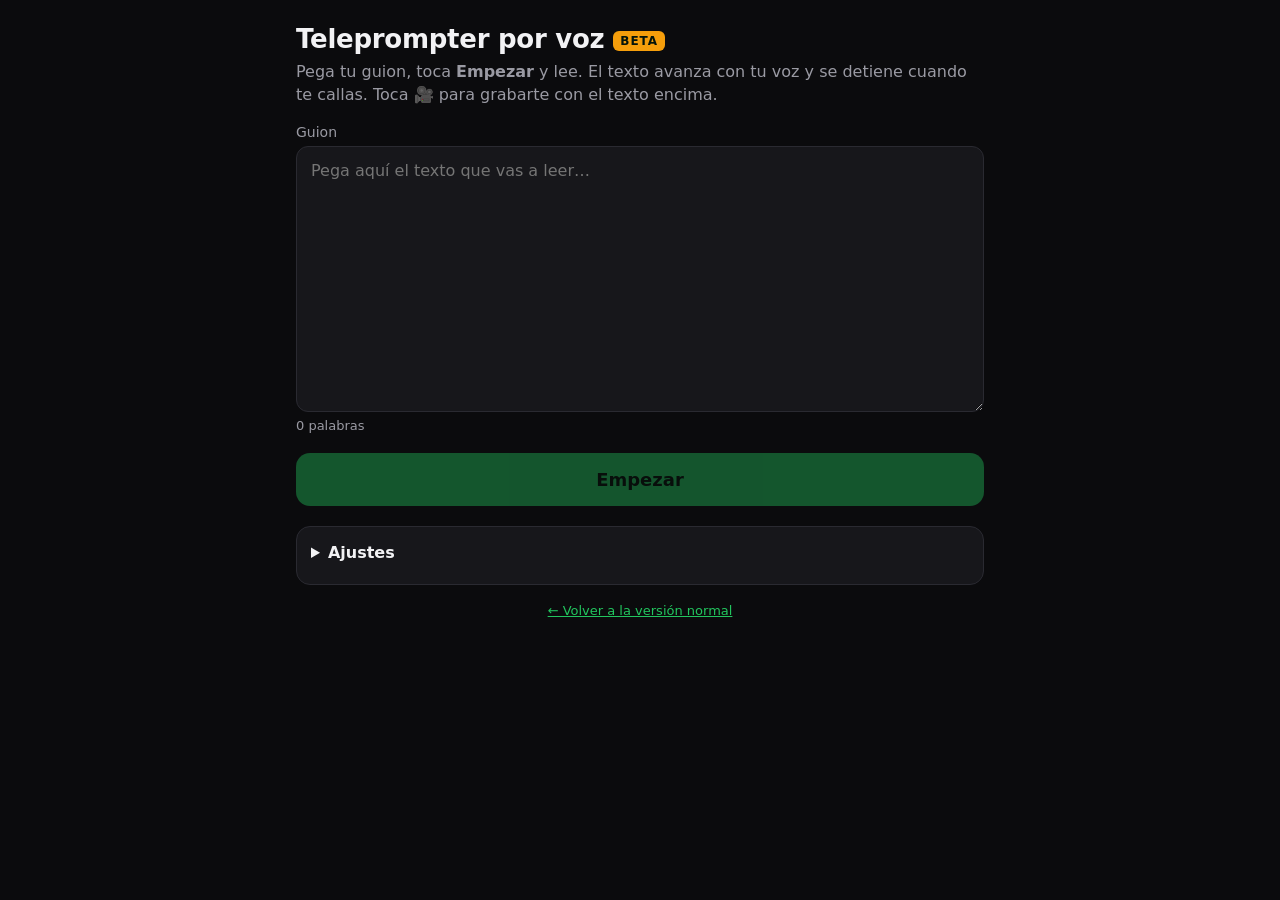
==== beta/index.html @ 17f8b107 "Beta: modo grabación con el guion sobrepuesto a la cámara Versión de prueba en /beta/ (la principal " ====
<!doctype html>
<html lang="es">
<head>
  <meta charset="utf-8">
  <meta name="viewport" content="width=device-width, initial-scale=1, viewport-fit=cover">
  <title>Teleprompter (beta)</title>
  <meta name="description" content="Versión de prueba: teleprompter por voz con grabación de video.">
  <meta name="theme-color" content="#000000">
  <meta name="apple-mobile-web-app-capable" content="yes">
  <meta name="mobile-web-app-capable" content="yes">
  <meta name="apple-mobile-web-app-status-bar-style" content="black-translucent">
  <meta name="apple-mobile-web-app-title" content="Prompter β">
  <link rel="icon" type="image/png" href="../icons/icon-192.png">
  <link rel="apple-touch-icon" href="../icons/apple-touch-icon.png">
  <link rel="stylesheet" href="styles.css">
</head>
<body>

  <!-- ============ PANTALLA 1: GUION Y AJUSTES ============ -->
  <main id="editor" class="screen">
    <header class="top">
      <h1>Teleprompter por voz <span class="beta">BETA</span></h1>
      <p class="sub">Pega tu guion, toca <b>Empezar</b> y lee. El texto avanza con tu voz y se detiene cuando te callas. Toca <b>🎥</b> para grabarte con el texto encima.</p>
    </header>

    <label class="field">
      <span class="label">Guion</span>
      <textarea id="script" rows="10" placeholder="Pega aquí el texto que vas a leer…"></textarea>
      <span class="hint" id="wordCount">0 palabras</span>
    </label>

    <button id="startBtn" class="primary big">Empezar</button>

    <details class="settings" id="settingsBox">
      <summary>Ajustes</summary>

      <label class="field">
        <span class="label">Idioma</span>
        <select id="lang">
          <option value="es-MX">Español (México / Latinoamérica)</option>
          <option value="es-ES">Español (España)</option>
          <option value="es-US">Español (EE. UU.)</option>
          <option value="es-AR">Español (Argentina)</option>
          <option value="es-CL">Español (Chile)</option>
          <option value="es-CO">Español (Colombia)</option>
          <option value="en-US">English (US)</option>
        </select>
      </label>

      <label class="field">
        <span class="label">Reconocimiento de voz</span>
        <select id="engine">
          <option value="auto">Automático (navegador; si falla, Deepgram)</option>
          <option value="browser">Solo el del navegador (gratis)</option>
          <option value="deepgram">Solo Deepgram (nube, más estable)</option>
        </select>
        <span class="hint" id="engineSupport"></span>
      </label>

      <label class="field">
        <span class="label">Clave de Deepgram (opcional)</span>
        <input id="dgKey" type="password" autocomplete="off" autocapitalize="off" spellcheck="false" placeholder="Déjalo vacío para no usarlo">
        <span class="hint">Sin clave nunca se usa Deepgram.</span>
      </label>

      <div class="row">
        <label class="field grow">
          <span class="label">Tamaño de letra: <b id="fontVal">40</b> px</span>
          <input id="fontSize" type="range" min="20" max="90" step="2" value="40">
        </label>
      </div>

      <div class="row">
        <label class="field grow">
          <span class="label">Posición de la línea de lectura: <b id="markerVal">30</b>%</span>
          <input id="markerPos" type="range" min="10" max="60" step="5" value="30">
        </label>
      </div>

      <label class="check"><input id="mirror" type="checkbox"> Modo espejo (para vidrio de teleprompter)</label>
      <label class="check"><input id="showHeard" type="checkbox" checked> Mostrar lo que escucha (abajo)</label>

      <h3 class="group">Modo grabación 🎥</h3>

      <label class="field">
        <span class="label">Calidad de video</span>
        <select id="camQuality">
          <option value="1080">1080p (mejor calidad, archivos más pesados)</option>
          <option value="720">720p (más liviano)</option>
        </select>
      </label>

      <div class="row">
        <label class="field grow">
          <span class="label">Línea de lectura al grabar: <b id="camMarkerVal">18</b>% <span class="hint">(arriba = mirada cerca del lente)</span></span>
          <input id="camMarker" type="range" min="8" max="50" step="2" value="18">
        </label>
      </div>

      <div class="row">
        <label class="field grow">
          <span class="label">Oscurecer detrás del texto: <b id="shadeVal">55</b>%</span>
          <input id="shade" type="range" min="0" max="90" step="5" value="55">
        </label>
      </div>

      <details class="help">
        <summary>¿No funciona el micrófono?</summary>
        <ul>
          <li>En iPhone el reconocimiento del navegador funciona mejor en <b>Safari</b>.</li>
          <li>Activa <b>Ajustes → General → Teclado → Activar dictado</b>.</li>
          <li>Revisa los permisos: <b>Ajustes → Safari → Cámara</b> y <b>Micrófono</b>.</li>
        </ul>
      </details>
    </details>

    <p class="hint center"><a href="../">← Volver a la versión normal</a></p>
  </main>

  <!-- ============ PANTALLA 2: PROMPTER ============ -->
  <section id="prompter" class="screen hidden" aria-label="Teleprompter">
    <video id="cam" playsinline muted autoplay></video>
    <div id="shadeLayer" aria-hidden="true"></div>

    <div id="scroller">
      <div id="text"></div>
    </div>
    <div id="marker" aria-hidden="true"></div>

    <div id="heard" aria-live="off"></div>

    <button id="camBtn" class="ctl corner" aria-label="Activar o desactivar cámara">🎥</button>

    <div id="camInfo" class="hidden">
      <span class="recdot"></span>
      <span id="camTime">Cámara lista</span>
      <span class="meter" title="Nivel del micrófono de la grabación"><i id="camLevel"></i></span>
    </div>

    <div id="status"><span class="dot"></span><span id="statusText">Pausado</span></div>

    <nav id="controls">
      <button id="backBtn" class="ctl" aria-label="Volver al guion">✕</button>
      <button id="restartBtn" class="ctl" aria-label="Volver al inicio">⟲</button>
      <button id="micBtn" class="ctl mic" aria-label="Escuchar / pausar">🎙</button>
      <button id="recBtn" class="ctl rec hidden" aria-label="Grabar / detener"><span></span></button>
      <button id="smallerBtn" class="ctl" aria-label="Letra más pequeña">A−</button>
      <button id="biggerBtn" class="ctl" aria-label="Letra más grande">A+</button>
    </nav>

    <div id="savePanel" class="hidden" role="dialog" aria-label="Video grabado">
      <h2>Video listo</h2>
      <p id="saveInfo"></p>
      <button id="saveBtn" class="primary">Guardar video</button>
      <button id="discardBtn" class="ghost">Descartar</button>
      <p class="hint">En el menú que aparece elige <b>Guardar video</b> para mandarlo a Fotos.</p>
    </div>

    <div id="toast" class="hidden"></div>
  </section>

  <script src="../matcher.js"></script>
  <script src="app.js"></script>
</body>
</html>
---- beta/styles.css ----
:root {
  --bg: #0b0b0d;
  --panel: #17171b;
  --line: #2a2a31;
  --text: #f2f2f4;
  --muted: #9a9aa3;
  --accent: #22c55e;
  --accent-ink: #04140a;
  --warn: #f59e0b;
  --danger: #ef4444;
  --read: #5b5b63;
  --font: 40px;
  --marker: 30%;
  color-scheme: dark;
}

* { box-sizing: border-box; -webkit-tap-highlight-color: transparent; }
html, body { margin: 0; height: 100%; background: var(--bg); color: var(--text); }
body {
  font-family: -apple-system, BlinkMacSystemFont, "Segoe UI", Roboto, system-ui, sans-serif;
  -webkit-text-size-adjust: 100%;
}
.hidden { display: none !important; }

/* ---------- Editor ---------- */
#editor {
  max-width: 720px;
  margin: 0 auto;
  padding: calc(env(safe-area-inset-top) + 20px) 16px calc(env(safe-area-inset-bottom) + 32px);
}
.top h1 { font-size: 26px; margin: 4px 0 6px; letter-spacing: -0.01em; }
.sub { color: var(--muted); margin: 0 0 18px; line-height: 1.45; }

.field { display: flex; flex-direction: column; gap: 6px; margin-bottom: 16px; }
.label { font-size: 14px; color: var(--muted); }
.hint { font-size: 13px; color: var(--muted); }
.hint a { color: var(--accent); }

textarea, input[type=password], input[type=text], select {
  width: 100%;
  background: var(--panel);
  color: var(--text);
  border: 1px solid var(--line);
  border-radius: 12px;
  padding: 12px 14px;
  font: inherit;
  font-size: 16px; /* evita el zoom automático de iOS */
}
textarea { resize: vertical; min-height: 200px; line-height: 1.5; }
textarea:focus, input:focus, select:focus { outline: 2px solid var(--accent); outline-offset: 1px; }
input[type=range] { width: 100%; accent-color: var(--accent); }

button { font: inherit; cursor: pointer; }
.primary {
  width: 100%;
  background: var(--accent);
  color: var(--accent-ink);
  border: 0;
  border-radius: 14px;
  font-weight: 700;
}
.big { padding: 16px; font-size: 18px; margin: 4px 0 20px; }
.primary:disabled { opacity: .4; }

.settings {
  background: var(--panel);
  border: 1px solid var(--line);
  border-radius: 14px;
  padding: 4px 14px 10px;
}
.settings > summary { padding: 12px 0; font-weight: 600; cursor: pointer; }
.settings .field select, .settings .field input[type=password] { background: var(--bg); }
.row { display: flex; gap: 12px; }
.grow { flex: 1; }
.check { display: flex; align-items: center; gap: 10px; margin: 6px 0 12px; font-size: 15px; }
.check input { width: 20px; height: 20px; accent-color: var(--accent); }
.help { margin-top: 8px; color: var(--muted); font-size: 14px; }
.help summary { cursor: pointer; padding: 6px 0; color: var(--text); }
.help ul { padding-left: 18px; line-height: 1.5; margin: 6px 0; }

/* ---------- Prompter ---------- */
#prompter { position: fixed; inset: 0; background: #000; overflow: hidden; }
#scroller {
  position: absolute; inset: 0;
  overflow-y: auto;
  -webkit-overflow-scrolling: touch;
  scrollbar-width: none;
}
#scroller::-webkit-scrollbar { display: none; }
#text {
  padding: 0 max(18px, env(safe-area-inset-right)) 0 max(18px, env(safe-area-inset-left));
  font-size: var(--font);
  line-height: 1.38;
  font-weight: 600;
  letter-spacing: 0.005em;
  max-width: 1100px;
  margin: 0 auto;
}
#text.mirror { transform: scaleX(-1); }
#text .spacer-top { height: var(--marker-px, 30vh); }
#text .spacer-bottom { height: 80vh; }
#text p { margin: 0 0 0.6em; }
.w { transition: color .25s ease; border-radius: .15em; }
.w.read { color: var(--read); }
.w.cur { color: #000; background: var(--accent); box-shadow: 0 0 0 .08em var(--accent); }

#marker {
  position: absolute; left: 0; right: 0;
  top: var(--marker);
  height: calc(var(--font) * 1.38);
  transform: translateY(-50%);
  background: rgba(34, 197, 94, .09);
  border-top: 1px solid rgba(34, 197, 94, .25);
  border-bottom: 1px solid rgba(34, 197, 94, .25);
  pointer-events: none;
}
#marker::before {
  content: "";
  position: absolute; left: 0; top: 50%;
  transform: translateY(-50%);
  border: 9px solid transparent;
  border-left: 10px solid var(--accent);
}

#heard {
  position: absolute; left: 12px; right: 12px;
  bottom: calc(env(safe-area-inset-bottom) + 84px);
  color: var(--muted);
  margin: 0 auto; max-width: 560px;
  font-size: 14px;
  text-align: center;
  white-space: nowrap; overflow: hidden; text-overflow: ellipsis;
  background: #17171b;
  border: 1px solid var(--line);
  border-radius: 999px;
  padding: 6px 14px;
  pointer-events: none;
  direction: rtl; /* muestra el final de la frase cuando no cabe */
}
#heard:empty { display: none; }
#heard span { direction: ltr; unicode-bidi: plaintext; }

#status {
  position: absolute;
  top: calc(env(safe-area-inset-top) + 10px); right: 12px;
  display: flex; align-items: center; gap: 8px;
  background: rgba(23, 23, 27, .85);
  border: 1px solid var(--line);
  padding: 6px 12px; border-radius: 999px;
  font-size: 13px; color: var(--muted);
  pointer-events: none;
}
#status .dot { width: 9px; height: 9px; border-radius: 50%; background: #555; }
#status.listening .dot { background: var(--accent); }
#status.hearing .dot { background: var(--accent); box-shadow: 0 0 0 4px rgba(34,197,94,.3); }
#status.error .dot { background: var(--danger); }
#status.connecting .dot { background: var(--warn); }

#controls {
  position: absolute; left: 0; right: 0;
  bottom: 0;
  padding: 10px 12px calc(env(safe-area-inset-bottom) + 12px);
  display: flex; justify-content: center; gap: 12px;
  background: linear-gradient(to top, rgba(0,0,0,.92) 60%, rgba(0,0,0,0));
}
.ctl {
  width: 52px; height: 52px;
  border-radius: 50%;
  border: 1px solid var(--line);
  background: rgba(23, 23, 27, .92);
  color: var(--text);
  font-size: 18px; font-weight: 700;
  display: grid; place-items: center;
}
.ctl.mic { width: 64px; height: 64px; font-size: 26px; margin-top: -6px; }
.ctl.mic.on { background: var(--accent); border-color: var(--accent); }
.ctl:active { transform: scale(.95); }

#toast {
  position: absolute; left: 50%; transform: translateX(-50%);
  top: calc(env(safe-area-inset-top) + 56px);
  max-width: calc(100% - 32px);
  background: #26262c; color: var(--text);
  border: 1px solid var(--line);
  padding: 10px 14px; border-radius: 12px;
  font-size: 14px; line-height: 1.4; text-align: center;
  pointer-events: none;
}

/* ================= BETA: modo grabación ================= */
.beta {
  font-size: 12px; font-weight: 700; letter-spacing: .08em;
  color: var(--accent-ink); background: var(--warn);
  padding: 3px 7px; border-radius: 6px; vertical-align: middle;
}
.group { font-size: 15px; margin: 18px 0 10px; padding-top: 14px; border-top: 1px solid var(--line); }
.center { text-align: center; margin-top: 18px; }
.ghost {
  width: 100%; background: transparent; color: var(--text);
  border: 1px solid var(--line); border-radius: 14px; padding: 14px; font-size: 16px;
}

#cam {
  position: absolute; inset: 0; width: 100%; height: 100%;
  object-fit: cover;
  transform: scaleX(-1); /* vista tipo espejo, como la cámara frontal; el video grabado NO sale espejado */
  background: #000;
  display: none;
}
#shadeLayer { position: absolute; inset: 0; pointer-events: none; display: none; }
#prompter.cam #cam, #prompter.cam #shadeLayer { display: block; }
#prompter.cam #shadeLayer {
  background: linear-gradient(to bottom,
    rgba(0,0,0,var(--shade, .55)) 0%,
    rgba(0,0,0,var(--shade, .55)) 40%,
    rgba(0,0,0,0) 70%);
}
#prompter.cam #text { text-shadow: 0 2px 10px rgba(0,0,0,.95), 0 0 2px rgba(0,0,0,.9); }
#prompter.cam .w.read { color: rgba(255,255,255,.42); }
#prompter.cam .w.cur { text-shadow: none; }
#prompter.cam #marker { background: rgba(34,197,94,.14); }
#prompter.cam #controls { background: linear-gradient(to top, rgba(0,0,0,.6) 50%, rgba(0,0,0,0)); }

.ctl { width: 48px; height: 48px; font-size: 17px; }
.ctl.mic { width: 58px; height: 58px; font-size: 24px; margin-top: -5px; }
#controls { gap: 10px; }
.ctl.corner {
  position: absolute;
  top: calc(env(safe-area-inset-top) + 6px); left: 12px;
  width: 44px; height: 44px; font-size: 20px;
}
#prompter.cam .ctl.corner { background: var(--accent); border-color: var(--accent); }

.ctl.rec { width: 58px; height: 58px; margin-top: -5px; border: 3px solid #fff; background: rgba(0,0,0,.35); }
.ctl.rec span { width: 24px; height: 24px; border-radius: 50%; background: var(--danger); transition: all .2s ease; }
.ctl.rec.on span { width: 20px; height: 20px; border-radius: 5px; }

#camInfo {
  position: absolute;
  top: calc(env(safe-area-inset-top) + 12px); left: 66px;
  display: flex; align-items: center; gap: 8px;
  background: rgba(23, 23, 27, .85); border: 1px solid var(--line);
  padding: 6px 10px; border-radius: 999px;
  font-size: 13px; color: var(--text); font-variant-numeric: tabular-nums;
  pointer-events: none;
}
#camInfo .recdot { width: 9px; height: 9px; border-radius: 50%; background: #666; }
#camInfo.recording .recdot { background: var(--danger); animation: blink 1s steps(2, start) infinite; }
@keyframes blink { to { visibility: hidden; } }
#camInfo .meter { width: 34px; height: 6px; border-radius: 3px; background: #333; overflow: hidden; }
#camInfo .meter i { display: block; height: 100%; width: 0; background: var(--accent); transition: width .08s linear; }
#camInfo.nomic .meter i { background: var(--danger); }

#savePanel {
  position: absolute; left: 16px; right: 16px;
  top: 50%; transform: translateY(-50%);
  max-width: 420px; margin: 0 auto;
  background: var(--panel); border: 1px solid var(--line); border-radius: 18px;
  padding: 20px; display: flex; flex-direction: column; gap: 10px;
  box-shadow: 0 20px 60px rgba(0,0,0,.6);
}
#savePanel h2 { margin: 0; font-size: 20px; }
#savePanel p { margin: 0; color: var(--muted); }
#savePanel .primary { padding: 14px; font-size: 17px; }
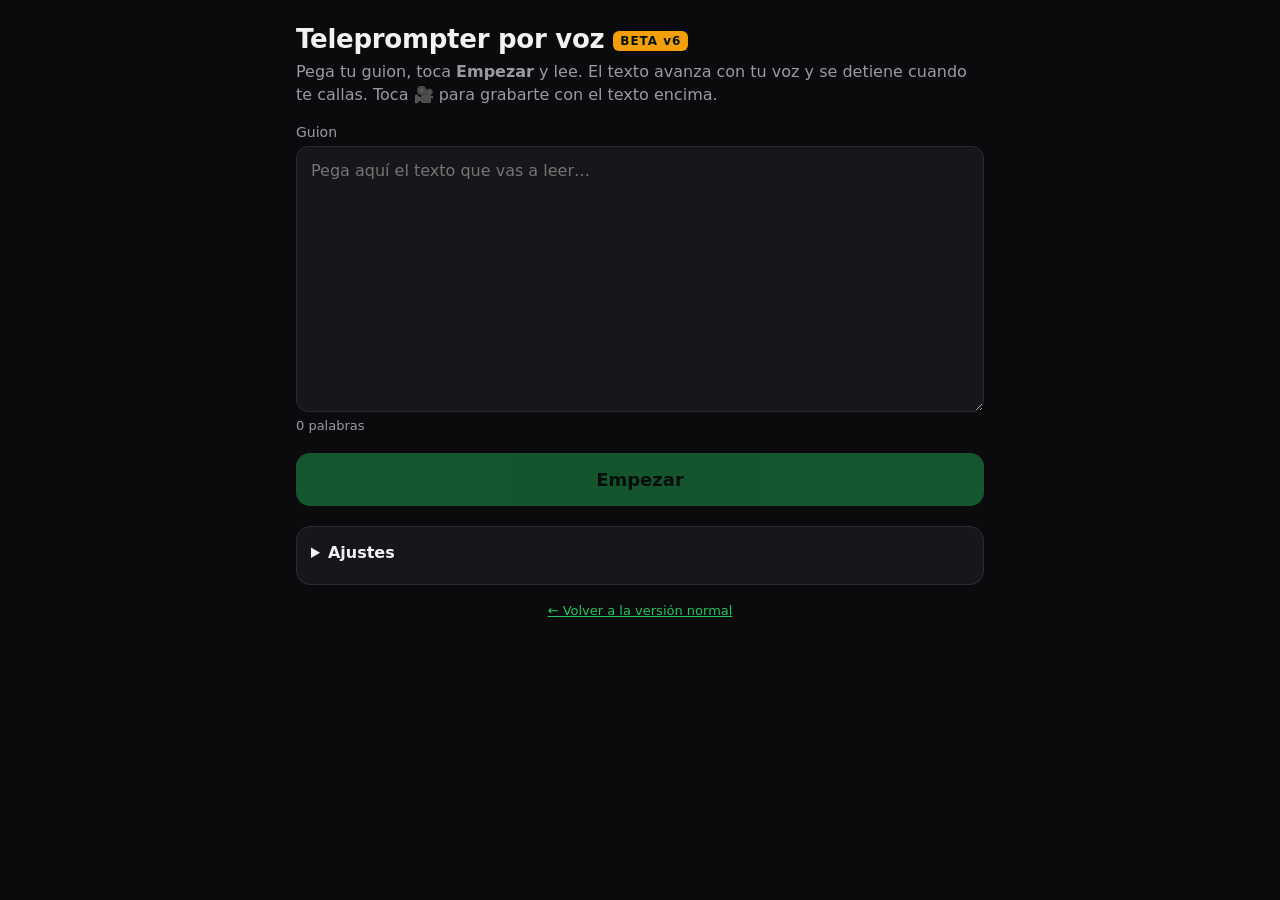
==== commit 46b4486d: "Beta: diagnóstico v2 con grabación y datos técnicos tras grabar - diag.html prueba 9:16 1080p 30/60," ====
--- a/beta/index.html
+++ b/beta/index.html
@@ -19,7 +19,7 @@
   <!-- ============ PANTALLA 1: GUION Y AJUSTES ============ -->
   <main id="editor" class="screen">
     <header class="top">
-      <h1>Teleprompter por voz <span class="beta">BETA</span></h1>
+      <h1>Teleprompter por voz <span class="beta">BETA v6</span></h1>
       <p class="sub">Pega tu guion, toca <b>Empezar</b> y lee. El texto avanza con tu voz y se detiene cuando te callas. Toca <b>🎥</b> para grabarte con el texto encima.</p>
     </header>
 
@@ -83,10 +83,37 @@
       <h3 class="group">Modo grabación 🎥</h3>
 
       <label class="field">
-        <span class="label">Calidad de video</span>
+        <span class="label">Resolución</span>
         <select id="camQuality">
-          <option value="1080">1080p (mejor calidad, archivos más pesados)</option>
-          <option value="720">720p (más liviano)</option>
+          <option value="2160">4K (máxima calidad · archivos muy pesados)</option>
+          <option value="1080">1080p Full HD (recomendada)</option>
+          <option value="720">720p HD (más liviana)</option>
+        </select>
+      </label>
+
+      <label class="field">
+        <span class="label">Fotogramas por segundo</span>
+        <select id="camFps">
+          <option value="30">30 fps (estándar)</option>
+          <option value="60">60 fps (movimiento más fluido, archivos más pesados)</option>
+        </select>
+      </label>
+
+      <label class="field">
+        <span class="label">Compresión del video</span>
+        <select id="camBitrate">
+          <option value="high">Alta calidad (recomendada)</option>
+          <option value="max">Máxima calidad (archivos el doble de pesados)</option>
+          <option value="std">Estándar (archivos más livianos)</option>
+        </select>
+        <span class="hint" id="camEstimate"></span>
+      </label>
+
+      <label class="field">
+        <span class="label">Audio de la grabación</span>
+        <select id="camAudio">
+          <option value="clean">Voz limpia (reduce ruido y eco)</option>
+          <option value="natural">Natural (sin filtros, más fiel; ideal con micrófono externo o lugar silencioso)</option>
         </select>
       </label>
 
@@ -96,6 +123,17 @@
           <input id="camMarker" type="range" min="8" max="50" step="2" value="18">
         </label>
       </div>
+
+      <label class="field">
+        <span class="label">Orientación del video grabado</span>
+        <select id="camRotate">
+          <option value="0">Automática (como sostienes el teléfono)</option>
+          <option value="90">Girar 90° a la derecha</option>
+          <option value="-90">Girar 90° a la izquierda</option>
+          <option value="180">Girar 180°</option>
+        </select>
+        <span class="hint">Déjalo en Automática. Usa un giro solo si el video te sale de lado (se recorta para encajar).</span>
+      </label>
 
       <div class="row">
         <label class="field grow">
@@ -154,6 +192,7 @@
       <button id="saveBtn" class="primary">Guardar video</button>
       <button id="discardBtn" class="ghost">Descartar</button>
       <p class="hint">En el menú que aparece elige <b>Guardar video</b> para mandarlo a Fotos.</p>
+      <p class="hint" id="recTech"></p>
     </div>
 
     <div id="toast" class="hidden"></div>
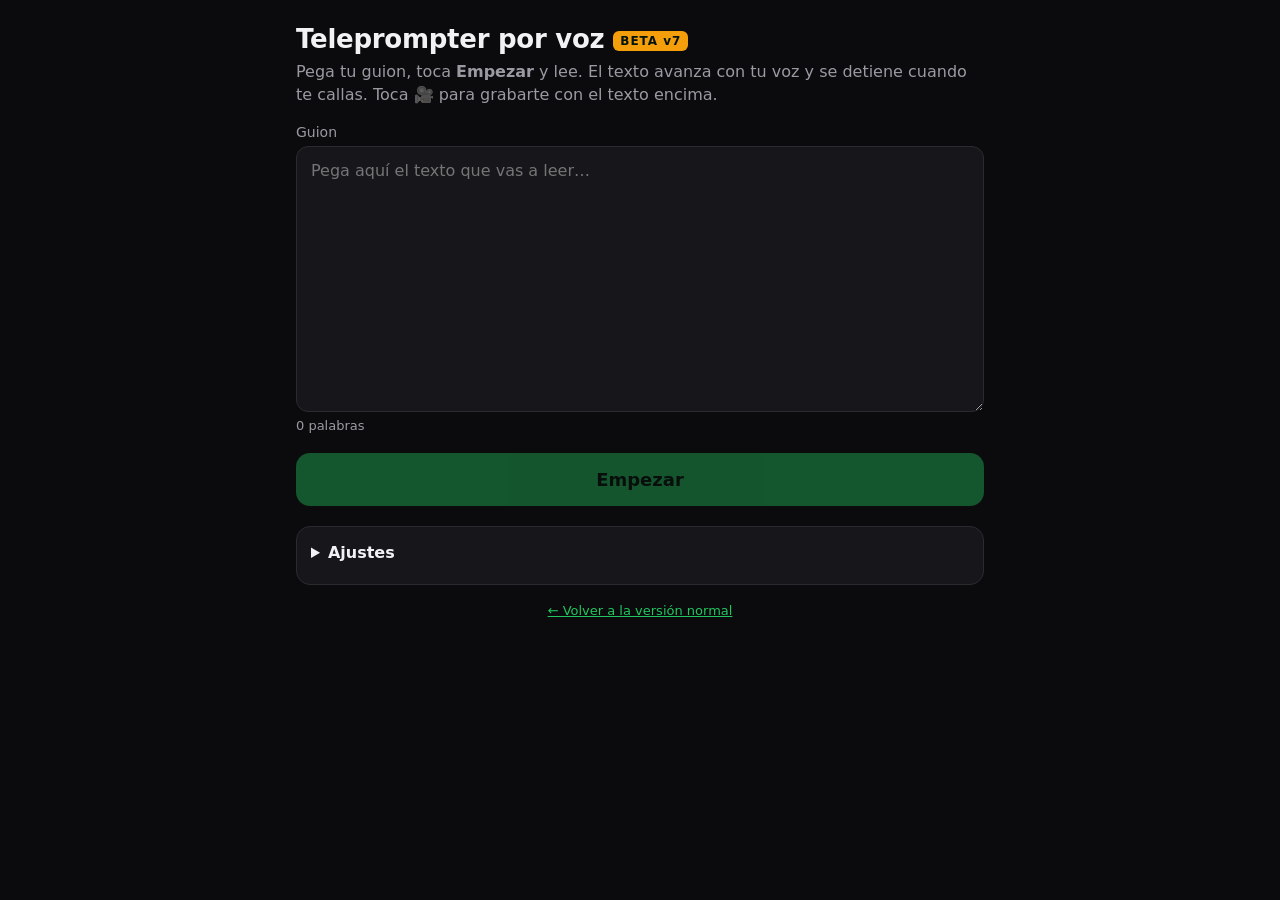
==== commit 87554e9a: "Beta v7: quitar el giro manual y 60 fps, agregar formato 3:4 El diagnóstico v2 en el iPhone 16 Pro c" ====
--- a/beta/index.html
+++ b/beta/index.html
@@ -19,7 +19,7 @@
   <!-- ============ PANTALLA 1: GUION Y AJUSTES ============ -->
   <main id="editor" class="screen">
     <header class="top">
-      <h1>Teleprompter por voz <span class="beta">BETA v6</span></h1>
+      <h1>Teleprompter por voz <span class="beta">BETA v7</span></h1>
       <p class="sub">Pega tu guion, toca <b>Empezar</b> y lee. El texto avanza con tu voz y se detiene cuando te callas. Toca <b>🎥</b> para grabarte con el texto encima.</p>
     </header>
 
@@ -83,20 +83,14 @@
       <h3 class="group">Modo grabación 🎥</h3>
 
       <label class="field">
-        <span class="label">Resolución</span>
+        <span class="label">Formato y resolución</span>
         <select id="camQuality">
-          <option value="2160">4K (máxima calidad · archivos muy pesados)</option>
-          <option value="1080">1080p Full HD (recomendada)</option>
-          <option value="720">720p HD (más liviana)</option>
+          <option value="1080">9:16 · 1080p Full HD (recomendada, Reels/TikTok)</option>
+          <option value="2160">9:16 · 4K (máxima nitidez, archivos muy pesados)</option>
+          <option value="720">9:16 · 720p (más liviana)</option>
+          <option value="3x4">3:4 · 1440×1920 (encuadre más amplio, se ve más de los lados)</option>
         </select>
-      </label>
-
-      <label class="field">
-        <span class="label">Fotogramas por segundo</span>
-        <select id="camFps">
-          <option value="30">30 fps (estándar)</option>
-          <option value="60">60 fps (movimiento más fluido, archivos más pesados)</option>
-        </select>
+        <span class="hint">Graba a 30 fps: la cámara frontal no da 60 fps desde Safari.</span>
       </label>
 
       <label class="field">
@@ -123,17 +117,6 @@
           <input id="camMarker" type="range" min="8" max="50" step="2" value="18">
         </label>
       </div>
-
-      <label class="field">
-        <span class="label">Orientación del video grabado</span>
-        <select id="camRotate">
-          <option value="0">Automática (como sostienes el teléfono)</option>
-          <option value="90">Girar 90° a la derecha</option>
-          <option value="-90">Girar 90° a la izquierda</option>
-          <option value="180">Girar 180°</option>
-        </select>
-        <span class="hint">Déjalo en Automática. Usa un giro solo si el video te sale de lado (se recorta para encajar).</span>
-      </label>
 
       <div class="row">
         <label class="field grow">
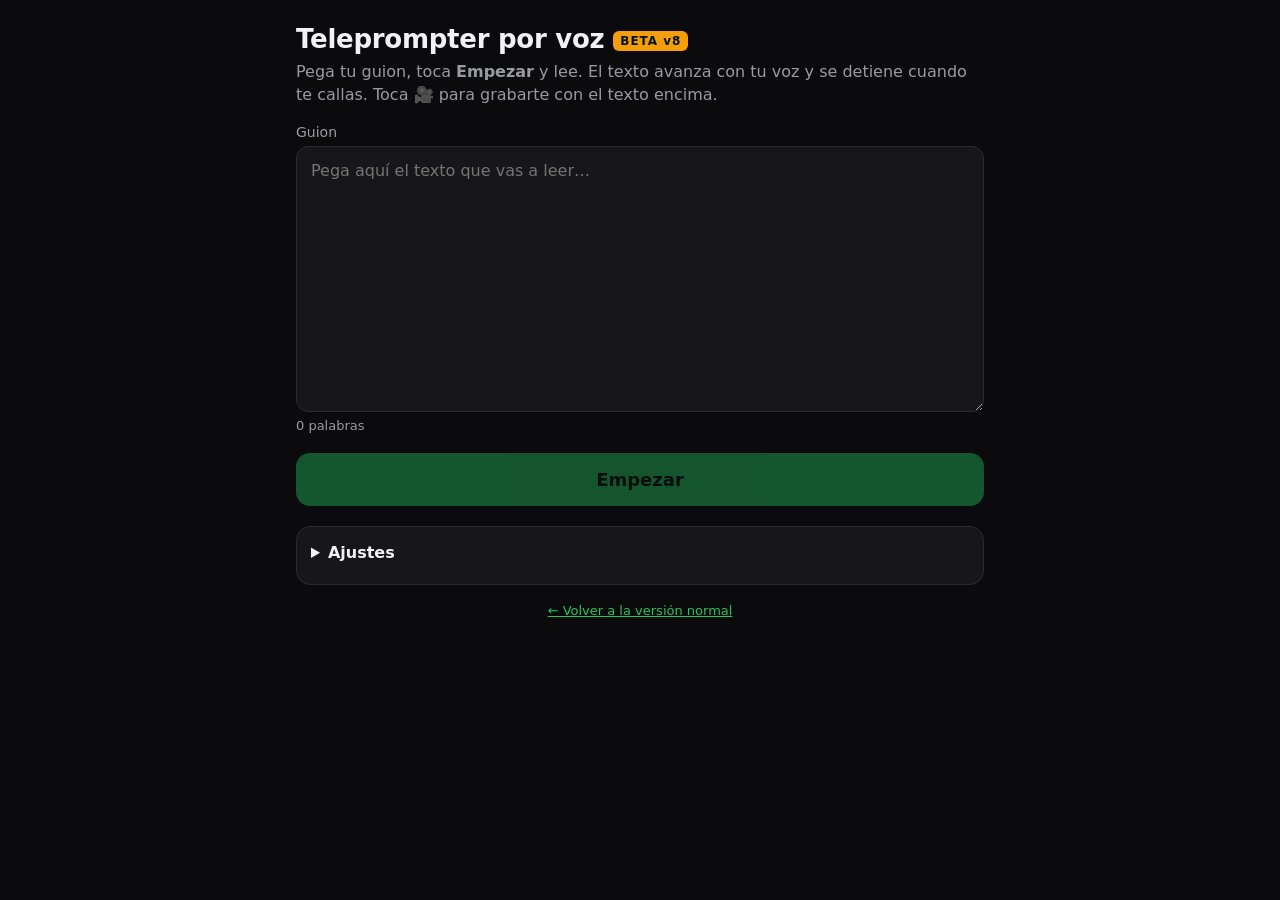
==== commit e6a47bec: "Beta v8: revisar la orientación cuando la imagen ya está estable En el iPhone, justo al abrir la cám" ====
--- a/beta/index.html
+++ b/beta/index.html
@@ -19,7 +19,7 @@
   <!-- ============ PANTALLA 1: GUION Y AJUSTES ============ -->
   <main id="editor" class="screen">
     <header class="top">
-      <h1>Teleprompter por voz <span class="beta">BETA v7</span></h1>
+      <h1>Teleprompter por voz <span class="beta">BETA v8</span></h1>
       <p class="sub">Pega tu guion, toca <b>Empezar</b> y lee. El texto avanza con tu voz y se detiene cuando te callas. Toca <b>🎥</b> para grabarte con el texto encima.</p>
     </header>
 
--- a/beta/styles.css
+++ b/beta/styles.css
@@ -262,3 +262,4 @@
 #savePanel h2 { margin: 0; font-size: 20px; }
 #savePanel p { margin: 0; color: var(--muted); }
 #savePanel .primary { padding: 14px; font-size: 17px; }
+.ctl:disabled { opacity: .4; }
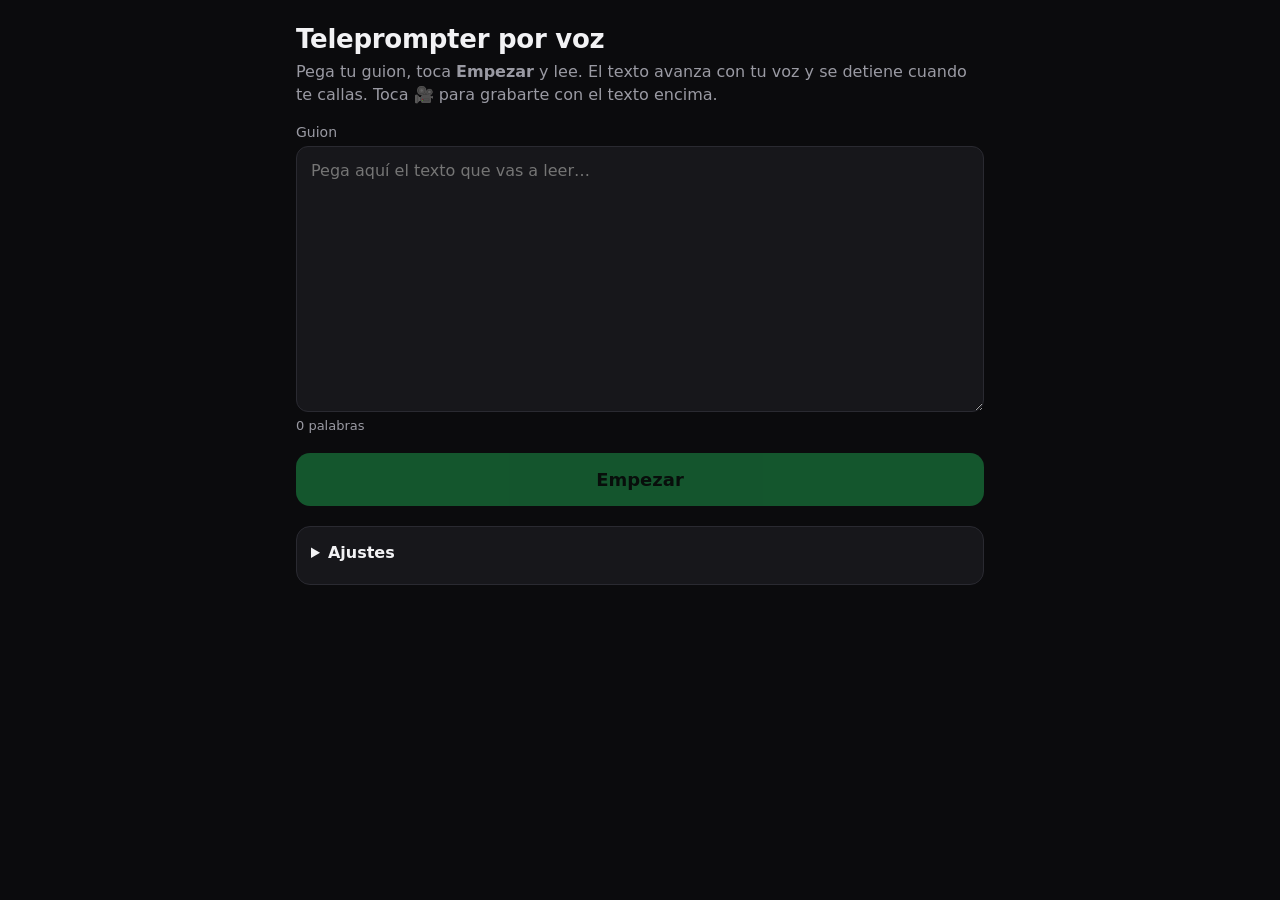
==== commit de568376: "Modo grabación pasa a la versión principal - La versión principal ahora incluye el modo grabación pr" ====
--- a/beta/index.html
+++ b/beta/index.html
@@ -2,186 +2,13 @@
 <html lang="es">
 <head>
   <meta charset="utf-8">
-  <meta name="viewport" content="width=device-width, initial-scale=1, viewport-fit=cover">
-  <title>Teleprompter (beta)</title>
-  <meta name="description" content="Versión de prueba: teleprompter por voz con grabación de video.">
-  <meta name="theme-color" content="#000000">
-  <meta name="apple-mobile-web-app-capable" content="yes">
-  <meta name="mobile-web-app-capable" content="yes">
-  <meta name="apple-mobile-web-app-status-bar-style" content="black-translucent">
-  <meta name="apple-mobile-web-app-title" content="Prompter β">
-  <link rel="icon" type="image/png" href="../icons/icon-192.png">
-  <link rel="apple-touch-icon" href="../icons/apple-touch-icon.png">
-  <link rel="stylesheet" href="styles.css">
+  <meta name="viewport" content="width=device-width, initial-scale=1">
+  <title>Teleprompter por voz</title>
+  <meta http-equiv="refresh" content="0; url=../">
+  <style>body{margin:0;background:#0b0b0d;color:#f2f2f4;font:16px -apple-system,system-ui,sans-serif;display:grid;place-items:center;min-height:100vh;text-align:center;padding:16px}a{color:#22c55e}</style>
 </head>
 <body>
-
-  <!-- ============ PANTALLA 1: GUION Y AJUSTES ============ -->
-  <main id="editor" class="screen">
-    <header class="top">
-      <h1>Teleprompter por voz <span class="beta">BETA v8</span></h1>
-      <p class="sub">Pega tu guion, toca <b>Empezar</b> y lee. El texto avanza con tu voz y se detiene cuando te callas. Toca <b>🎥</b> para grabarte con el texto encima.</p>
-    </header>
-
-    <label class="field">
-      <span class="label">Guion</span>
-      <textarea id="script" rows="10" placeholder="Pega aquí el texto que vas a leer…"></textarea>
-      <span class="hint" id="wordCount">0 palabras</span>
-    </label>
-
-    <button id="startBtn" class="primary big">Empezar</button>
-
-    <details class="settings" id="settingsBox">
-      <summary>Ajustes</summary>
-
-      <label class="field">
-        <span class="label">Idioma</span>
-        <select id="lang">
-          <option value="es-MX">Español (México / Latinoamérica)</option>
-          <option value="es-ES">Español (España)</option>
-          <option value="es-US">Español (EE. UU.)</option>
-          <option value="es-AR">Español (Argentina)</option>
-          <option value="es-CL">Español (Chile)</option>
-          <option value="es-CO">Español (Colombia)</option>
-          <option value="en-US">English (US)</option>
-        </select>
-      </label>
-
-      <label class="field">
-        <span class="label">Reconocimiento de voz</span>
-        <select id="engine">
-          <option value="auto">Automático (navegador; si falla, Deepgram)</option>
-          <option value="browser">Solo el del navegador (gratis)</option>
-          <option value="deepgram">Solo Deepgram (nube, más estable)</option>
-        </select>
-        <span class="hint" id="engineSupport"></span>
-      </label>
-
-      <label class="field">
-        <span class="label">Clave de Deepgram (opcional)</span>
-        <input id="dgKey" type="password" autocomplete="off" autocapitalize="off" spellcheck="false" placeholder="Déjalo vacío para no usarlo">
-        <span class="hint">Sin clave nunca se usa Deepgram.</span>
-      </label>
-
-      <div class="row">
-        <label class="field grow">
-          <span class="label">Tamaño de letra: <b id="fontVal">40</b> px</span>
-          <input id="fontSize" type="range" min="20" max="90" step="2" value="40">
-        </label>
-      </div>
-
-      <div class="row">
-        <label class="field grow">
-          <span class="label">Posición de la línea de lectura: <b id="markerVal">30</b>%</span>
-          <input id="markerPos" type="range" min="10" max="60" step="5" value="30">
-        </label>
-      </div>
-
-      <label class="check"><input id="mirror" type="checkbox"> Modo espejo (para vidrio de teleprompter)</label>
-      <label class="check"><input id="showHeard" type="checkbox" checked> Mostrar lo que escucha (abajo)</label>
-
-      <h3 class="group">Modo grabación 🎥</h3>
-
-      <label class="field">
-        <span class="label">Formato y resolución</span>
-        <select id="camQuality">
-          <option value="1080">9:16 · 1080p Full HD (recomendada, Reels/TikTok)</option>
-          <option value="2160">9:16 · 4K (máxima nitidez, archivos muy pesados)</option>
-          <option value="720">9:16 · 720p (más liviana)</option>
-          <option value="3x4">3:4 · 1440×1920 (encuadre más amplio, se ve más de los lados)</option>
-        </select>
-        <span class="hint">Graba a 30 fps: la cámara frontal no da 60 fps desde Safari.</span>
-      </label>
-
-      <label class="field">
-        <span class="label">Compresión del video</span>
-        <select id="camBitrate">
-          <option value="high">Alta calidad (recomendada)</option>
-          <option value="max">Máxima calidad (archivos el doble de pesados)</option>
-          <option value="std">Estándar (archivos más livianos)</option>
-        </select>
-        <span class="hint" id="camEstimate"></span>
-      </label>
-
-      <label class="field">
-        <span class="label">Audio de la grabación</span>
-        <select id="camAudio">
-          <option value="clean">Voz limpia (reduce ruido y eco)</option>
-          <option value="natural">Natural (sin filtros, más fiel; ideal con micrófono externo o lugar silencioso)</option>
-        </select>
-      </label>
-
-      <div class="row">
-        <label class="field grow">
-          <span class="label">Línea de lectura al grabar: <b id="camMarkerVal">18</b>% <span class="hint">(arriba = mirada cerca del lente)</span></span>
-          <input id="camMarker" type="range" min="8" max="50" step="2" value="18">
-        </label>
-      </div>
-
-      <div class="row">
-        <label class="field grow">
-          <span class="label">Oscurecer detrás del texto: <b id="shadeVal">55</b>%</span>
-          <input id="shade" type="range" min="0" max="90" step="5" value="55">
-        </label>
-      </div>
-
-      <details class="help">
-        <summary>¿No funciona el micrófono?</summary>
-        <ul>
-          <li>En iPhone el reconocimiento del navegador funciona mejor en <b>Safari</b>.</li>
-          <li>Activa <b>Ajustes → General → Teclado → Activar dictado</b>.</li>
-          <li>Revisa los permisos: <b>Ajustes → Safari → Cámara</b> y <b>Micrófono</b>.</li>
-        </ul>
-      </details>
-    </details>
-
-    <p class="hint center"><a href="../">← Volver a la versión normal</a></p>
-  </main>
-
-  <!-- ============ PANTALLA 2: PROMPTER ============ -->
-  <section id="prompter" class="screen hidden" aria-label="Teleprompter">
-    <video id="cam" playsinline muted autoplay></video>
-    <div id="shadeLayer" aria-hidden="true"></div>
-
-    <div id="scroller">
-      <div id="text"></div>
-    </div>
-    <div id="marker" aria-hidden="true"></div>
-
-    <div id="heard" aria-live="off"></div>
-
-    <button id="camBtn" class="ctl corner" aria-label="Activar o desactivar cámara">🎥</button>
-
-    <div id="camInfo" class="hidden">
-      <span class="recdot"></span>
-      <span id="camTime">Cámara lista</span>
-      <span class="meter" title="Nivel del micrófono de la grabación"><i id="camLevel"></i></span>
-    </div>
-
-    <div id="status"><span class="dot"></span><span id="statusText">Pausado</span></div>
-
-    <nav id="controls">
-      <button id="backBtn" class="ctl" aria-label="Volver al guion">✕</button>
-      <button id="restartBtn" class="ctl" aria-label="Volver al inicio">⟲</button>
-      <button id="micBtn" class="ctl mic" aria-label="Escuchar / pausar">🎙</button>
-      <button id="recBtn" class="ctl rec hidden" aria-label="Grabar / detener"><span></span></button>
-      <button id="smallerBtn" class="ctl" aria-label="Letra más pequeña">A−</button>
-      <button id="biggerBtn" class="ctl" aria-label="Letra más grande">A+</button>
-    </nav>
-
-    <div id="savePanel" class="hidden" role="dialog" aria-label="Video grabado">
-      <h2>Video listo</h2>
-      <p id="saveInfo"></p>
-      <button id="saveBtn" class="primary">Guardar video</button>
-      <button id="discardBtn" class="ghost">Descartar</button>
-      <p class="hint">En el menú que aparece elige <b>Guardar video</b> para mandarlo a Fotos.</p>
-      <p class="hint" id="recTech"></p>
-    </div>
-
-    <div id="toast" class="hidden"></div>
-  </section>
-
-  <script src="../matcher.js"></script>
-  <script src="app.js"></script>
+  <p>La beta ya es la versión principal.<br><a href="../">Abrir el teleprompter</a></p>
+  <script>location.replace('../');</script>
 </body>
 </html>
